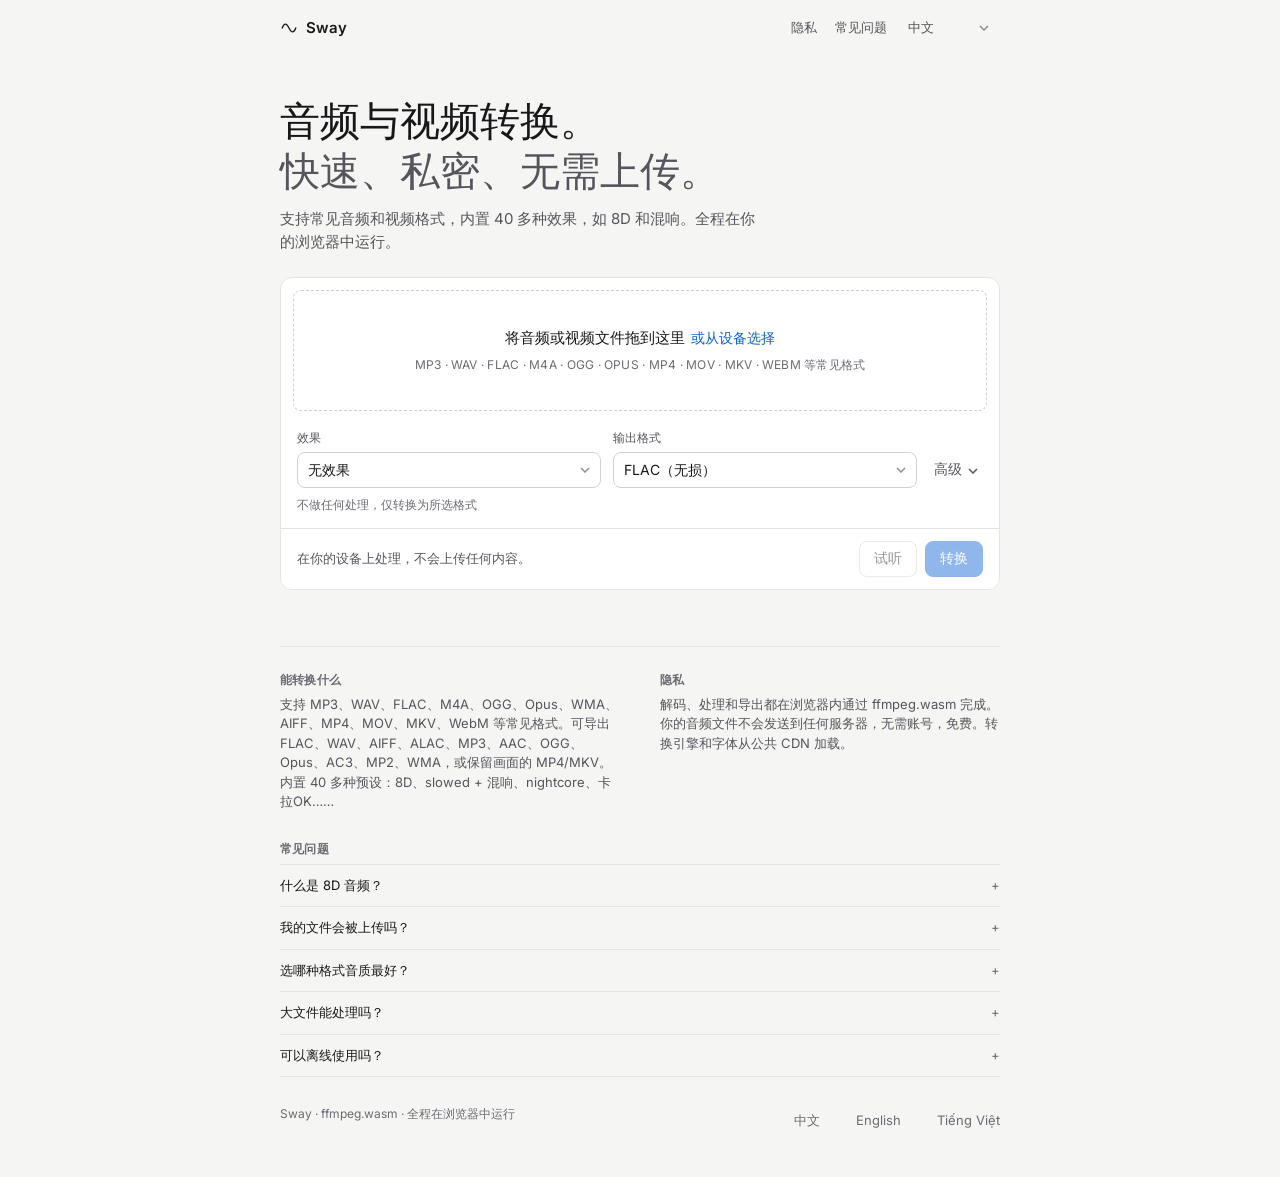
==== index.html @ 199647c0 "Ww" ====
<!DOCTYPE html>
<html lang="zh-CN">
<head>
<meta charset="utf-8">
<meta name="viewport" content="width=device-width, initial-scale=1, viewport-fit=cover">
<title>Sway · 音频视频格式转换，在线转 FLAC、MP3、WAV，支持 8D 环绕效果</title>
<meta name="description" content="免费的浏览器端工具：将 mp3、mp4、wav、flac 等转换为 FLAC、MP3、WAV、AAC、Opus，并可添加 8D、混响、声像效果。文件不会上传到服务器。">
<link rel="canonical" href="https://swaymusic.pages.dev/">
<link rel="alternate" hreflang="zh-CN" href="https://swaymusic.pages.dev/"><link rel="alternate" hreflang="en" href="https://swaymusic.pages.dev/en/"><link rel="alternate" hreflang="vi" href="https://swaymusic.pages.dev/vi/"><link rel="alternate" hreflang="x-default" href="https://swaymusic.pages.dev/">
<meta name="color-scheme" content="light dark">
<meta name="theme-color" content="#f5f5f3" media="(prefers-color-scheme: light)"><meta name="theme-color" content="#0e0e10" media="(prefers-color-scheme: dark)">
<meta property="og:type" content="website"><meta property="og:site_name" content="Sway"><meta property="og:locale" content="zh_CN"><meta property="og:locale:alternate" content="en_US"><meta property="og:locale:alternate" content="vi_VN">
<meta property="og:title" content="Sway · 音频视频格式转换，支持 8D 环绕效果">
<meta property="og:description" content="免费，在浏览器中运行，文件不上传服务器。40 多种效果预设：8D、Slowed + 混响、Nightcore……"><meta property="og:url" content="https://swaymusic.pages.dev/">
<meta property="og:image" content="https://swaymusic.pages.dev/og.png"><meta property="og:image:width" content="1200"><meta property="og:image:height" content="630"><meta property="og:image:alt" content="Sway：浏览器端音频视频转换器">
<meta name="twitter:card" content="summary_large_image"><meta name="twitter:title" content="Sway · 音频视频格式转换，支持 8D 环绕效果"><meta name="twitter:description" content="免费，在浏览器中运行，文件不上传服务器。40 多种效果预设：8D、Slowed + 混响、Nightcore……"><meta name="twitter:image" content="https://swaymusic.pages.dev/og.png"><meta name="twitter:image:alt" content="Sway：浏览器端音频视频转换器">
<link rel="preconnect" href="https://fonts.googleapis.com"><link rel="preconnect" href="https://fonts.gstatic.com" crossorigin>
<script type="application/ld+json">{"@context":"https://schema.org","@type":"WebApplication","name":"Sway","url":"https://swaymusic.pages.dev/","description":"在浏览器中转换音频和视频为 FLAC、MP3、WAV、AAC、Opus，并添加 8D、混响、声像效果。","applicationCategory":"MultimediaApplication","operatingSystem":"Any","browserRequirements":"Requires JavaScript and WebAssembly","inLanguage":["zh-CN","en","vi"],"isAccessibleForFree":true,"offers":{"@type":"Offer","price":"0","priceCurrency":"USD"}}</script>
<script type="application/ld+json" id="ld-faq">{"@context":"https://schema.org","@type":"FAQPage","inLanguage":"zh-CN","mainEntity":[{"@type":"Question","name":"什么是 8D 音频？","acceptedAnswer":{"@type":"Answer","text":"通过不断改变左右耳之间的时间差、音量和音色，让声音在戴耳机时仿佛绕着头部旋转。"}},{"@type":"Question","name":"我的文件会被上传吗？","acceptedAnswer":{"@type":"Answer","text":"不会。解码、处理和导出全部在你的浏览器中完成。"}},{"@type":"Question","name":"选哪种格式音质最好？","acceptedAnswer":{"@type":"Answer","text":"FLAC 或 WAV 可保持原始音质；需要小体积时选 MP3 320 kbps 或 AAC。原文件是 mp3 时，导出 FLAC 也无法恢复已损失的音质。"}},{"@type":"Question","name":"大文件能处理吗？","acceptedAnswer":{"@type":"Answer","text":"取决于设备内存：解码后的音频体积远大于原文件，并随时长增加。如提示内存不足，请换更短的文件或逐个处理；手机上建议处理较短的文件。"}},{"@type":"Question","name":"可以离线使用吗？","acceptedAnswer":{"@type":"Answer","text":"页面本身在首次访问后可离线打开。转换引擎（约 30 MB）在首次转换时下载并由浏览器缓存；如果你还没有联网转换过，则需要联网一次。浏览器可能清除缓存，届时需要重新下载。"}}]}</script>
<link rel="manifest" href="manifest.webmanifest"><link rel="icon" href="icon.svg" type="image/svg+xml"><link rel="apple-touch-icon" href="apple-touch-icon.png">
<link rel="stylesheet" href="css/styles.css">
<noscript><link rel="stylesheet" href="https://fonts.googleapis.com/css2?family=Inter:wght@400;500;600&family=Newsreader:opsz,wght@6..72,400&display=swap"></noscript>
</head>
<body>
<div class="wrap">
<header class="top"><a class="brand" href="./" aria-label="Sway"><svg viewBox="0 0 24 24" fill="none" stroke="currentColor" stroke-width="1.8" stroke-linecap="round" aria-hidden="true"><path d="M3 12c2.5-7 5.5-7 9 0s6.5 7 9 0"/></svg>Sway</a><nav><a href="#privacy" data-i18n="nav.privacy">隐私</a><a href="#faq" data-i18n="nav.faq">常见问题</a><select id="lang" aria-label="语言"><option value="zh" lang="zh-CN" selected>中文</option><option value="en" lang="en">English</option><option value="vi" lang="vi">Tiếng Việt</option></select></nav></header>
<main>
<section class="hero">
  <h1><b data-i18n="h1a">音频与视频转换。</b> <span data-i18n="h1b">快速、私密、无需上传。</span></h1>
  <p class="lede" data-i18n="lede">支持常见音频和视频格式，内置 40 多种效果，如 8D 和混响。全程在你的浏览器中运行。</p>
</section>
<section class="ws" id="ws" aria-label="转换器">
  <div class="pbar" id="pbar" role="progressbar" aria-valuemin="0" aria-valuemax="100" aria-label="处理进度" hidden><i></i></div>
  <label class="drop" id="drop"><input type="file" id="file" multiple><b id="dt">将音频或视频文件拖到这里</b><span class="pick" data-i18n="pick">或从设备选择</span><small data-i18n="fmts">MP3 · WAV · FLAC · M4A · OGG · OPUS · MP4 · MOV · MKV · WEBM 等常见格式</small></label>
  <ul class="files" id="files"></ul>
  <div class="tool" id="tool">
    <div id="slot-preset"></div><div id="slot-fmt"></div>
    <button type="button" class="btn link" id="advbtn" aria-expanded="false" aria-controls="adv"><span data-i18n="adv">高级</span><svg viewBox="0 0 10 6" fill="none" stroke="currentColor" stroke-width="1.5" aria-hidden="true"><path d="m1 1 4 4 4-4"/></svg></button>
    <p class="hint" id="pdesc"></p>
    <p class="hint warn" id="vwarn" hidden></p>
  </div>
  <div class="adv" id="adv" hidden></div>
  <div class="act"><p id="msg" role="status" aria-live="polite"></p><button type="button" class="btn" id="zip" hidden>下载全部 ZIP</button><button type="button" class="btn" id="pv" data-i18n="prev" disabled>试听</button><button type="button" class="btn pri" id="go" disabled>转换</button></div>
</section>
<noscript><p>需要启用 JavaScript 才能使用 Sway。 · Please enable JavaScript to use Sway. · Cần bật JavaScript để dùng Sway.</p></noscript>
<section class="info" id="info">
  <div class="cols">
    <div><h2 data-i18n="i0">能转换什么</h2><p data-i18n="i1">支持 MP3、WAV、FLAC、M4A、OGG、Opus、WMA、AIFF、MP4、MOV、MKV、WebM 等常见格式。可导出 FLAC、WAV、AIFF、ALAC、MP3、AAC、OGG、Opus、AC3、MP2、WMA，或保留画面的 MP4/MKV。内置 40 多种预设：8D、slowed + 混响、nightcore、卡拉OK……</p></div>
    <div id="privacy"><h2 data-i18n="i2">隐私</h2><p data-i18n="i3">解码、处理和导出都在浏览器内通过 ffmpeg.wasm 完成。你的音频文件不会发送到任何服务器，无需账号，免费。转换引擎和字体从公共 CDN 加载。</p></div>
  </div>
  <div class="faq" id="faq"><h2 data-i18n="i4">常见问题</h2>
    <details><summary data-i18n="i5">什么是 8D 音频？</summary><p data-i18n="i6">通过不断改变左右耳之间的时间差、音量和音色，让声音在戴耳机时仿佛绕着头部旋转。</p></details>
    <details><summary data-i18n="i7">我的文件会被上传吗？</summary><p data-i18n="i8">不会。解码、处理和导出全部在你的浏览器中完成。</p></details>
    <details><summary data-i18n="i9">选哪种格式音质最好？</summary><p data-i18n="i10">FLAC 或 WAV 可保持原始音质；需要小体积时选 MP3 320 kbps 或 AAC。原文件是 mp3 时，导出 FLAC 也无法恢复已损失的音质。</p></details>
    <details><summary data-i18n="i11">大文件能处理吗？</summary><p data-i18n="i12">取决于设备内存：解码后的音频体积远大于原文件，并随时长增加。如提示内存不足，请换更短的文件或逐个处理；手机上建议处理较短的文件。</p></details>
    <details><summary data-i18n="i13">可以离线使用吗？</summary><p data-i18n="i14">页面本身在首次访问后可离线打开。转换引擎（约 30 MB）在首次转换时下载并由浏览器缓存；如果你还没有联网转换过，则需要联网一次。浏览器可能清除缓存，届时需要重新下载。</p></details>
  </div>
</section>
</main>
<div id="upd" role="status" hidden><span data-i18n="upd">有新版本可用</span><button type="button" id="updb" data-i18n="updb">刷新</button></div>
<footer><span data-i18n="footer">Sway · ffmpeg.wasm · 全程在浏览器中运行</span><nav class="langs" aria-label="语言"><a href="./" lang="zh-CN" hreflang="zh-CN" data-lang="zh">中文</a><a href="en/" lang="en" hreflang="en" data-lang="en">English</a><a href="vi/" lang="vi" hreflang="vi" data-lang="vi">Tiếng Việt</a></nav></footer>
</div>
<script src="js/config.js"></script>
<script src="js/i18n-data.js"></script>
<script src="js/i18n.js"></script>
<script src="js/core.js"></script>
<script src="js/formats.js"></script>
<script src="js/effects.js"></script>
<script src="js/presets.js"></script>
<script src="js/controls.js"></script>
<script src="js/ffmpeg.js"></script>
<script src="js/zip.js"></script>
<script src="js/app.js"></script>
</body>
</html>
---- css/styles.css ----
:root{color-scheme:light dark;--bg:#f5f5f3;--surface:#fff;--ink:#18181b;--mute:#55555d;--faint:#6b6b74;--line:#e4e4e0;--line2:#d2d2cc;--hover:#f1f1ee;--acc:#0b62d4;--on:#fff;--bad:#b42318;--warn:#8a5a00;--r:8px}
@media(prefers-color-scheme:dark){:root{--bg:#0e0e10;--surface:#151517;--ink:#ececee;--mute:#a0a0a8;--faint:#8a8a92;--line:#26262a;--line2:#35353b;--hover:#1c1c20;--acc:#4a9cff;--on:#06121f;--bad:#ff8a7e;--warn:#e6b85c}}
*{box-sizing:border-box}
html{-webkit-text-size-adjust:100%}
body{margin:0;background:var(--bg);color:var(--ink);font:14px/1.5 Inter,system-ui,-apple-system,"Segoe UI",sans-serif;-webkit-font-smoothing:antialiased}
.wrap{max-width:760px;margin:0 auto;padding:0 max(20px,env(safe-area-inset-right)) 0 max(20px,env(safe-area-inset-left))}
.top{display:flex;align-items:center;justify-content:space-between;height:56px}
.brand{display:flex;align-items:center;gap:8px;color:var(--ink);text-decoration:none;font-weight:600;font-size:15px;letter-spacing:-.01em}
.brand{padding:10px 0}.brand svg{width:18px;height:18px}
nav{display:flex;align-items:center}nav a{margin-left:18px;padding:12px 0;color:var(--mute);text-decoration:none;font-size:13px}nav a:hover{color:var(--ink)}
.hero{padding:40px 0 24px}
h1{margin:0 0 12px;font:400 clamp(2rem,5.2vw,2.75rem)/1.1 Newsreader,Georgia,serif;letter-spacing:-.015em;text-wrap:balance}
h1 b{font:inherit}h1 span{color:var(--mute)}
.lede{margin:0;max-width:54ch;color:var(--mute);font-size:15px}
.ws{position:relative;background:var(--surface);border:1px solid var(--line);border-radius:12px;overflow:clip}
.pbar{position:absolute;inset:0 0 auto 0;height:2px;z-index:2;overflow:hidden}
.pbar i{display:block;height:100%;width:var(--p,0%);background:var(--acc);transition:width .2s linear}
.pbar.busy i{width:30%;animation:run 1.2s ease-in-out infinite}
@keyframes run{from{transform:translateX(-100%)}to{transform:translateX(340%)}}
.drop{display:block;margin:12px;padding:36px 16px;border:1px dashed var(--line2);border-radius:var(--r);text-align:center;cursor:pointer;transition:border-color .12s,background .12s}
.drop:hover,.drop.over,.drop:focus-within{border-color:var(--acc);background:var(--hover)}
.drop input{position:absolute;opacity:0;width:1px;height:1px}
.drop b{font-weight:500;font-size:15px}.drop .pick{color:var(--acc);margin-left:6px}
.drop small{display:block;margin-top:6px;color:var(--faint);font-size:12px;letter-spacing:.02em}
.ws.has .drop{padding:10px 12px;margin:12px 12px 0}.ws.has .drop small{display:none}.ws.has .drop b{font-size:13px}
.files{list-style:none;margin:8px 0 0;padding:0}.files:empty{display:none}
.file{position:relative;display:grid;grid-template-columns:minmax(0,1fr) auto auto;gap:0 12px;align-items:center;padding:10px 12px 10px 16px;border-top:1px solid var(--line)}
.fn{font-weight:500;overflow:hidden;text-overflow:ellipsis;white-space:nowrap}
.fm{color:var(--mute);font-size:12px;font-variant-numeric:tabular-nums}
.fs{font-size:12px;color:var(--mute);white-space:nowrap;text-align:right;font-variant-numeric:tabular-nums}
.fs a{color:var(--acc);text-decoration:none;font-weight:500}.fs a:hover{text-decoration:underline}
.fs.bad{color:var(--bad);white-space:normal;max-width:240px}
.x{width:32px;height:32px;border:0;border-radius:6px;background:none;color:var(--faint);font-size:17px;line-height:1;cursor:pointer}
.x:hover{background:var(--hover);color:var(--ink)}.x:disabled{opacity:.3;pointer-events:none}
.fp{position:absolute;left:0;bottom:-1px;height:2px;width:var(--p,0%);background:var(--acc);transition:width .2s linear}
.tool{display:grid;grid-template-columns:1fr 1fr auto;gap:12px;align-items:end;padding:14px 16px;border-top:1px solid var(--line)}
.ws:not(.has) .tool{border-top:0;padding-top:6px}
.field{display:grid;gap:5px;min-width:0}.field>span{font-size:12px;color:var(--mute)}
select{appearance:none;-webkit-appearance:none;width:100%;min-width:0;height:36px;padding:0 30px 0 10px;border:1px solid var(--line2);border-radius:var(--r);background:var(--surface) url("data:image/svg+xml,%3Csvg xmlns='http://www.w3.org/2000/svg' width='10' height='6' fill='none' stroke='%238e8e96' stroke-width='1.5'%3E%3Cpath d='m1 1 4 4 4-4'/%3E%3C/svg%3E") no-repeat right 10px center;color:var(--ink);font:inherit}
select:hover:not(:disabled){border-color:var(--faint)}select:disabled{opacity:.5}
.btn{height:36px;padding:0 14px;border:1px solid var(--line2);border-radius:var(--r);background:var(--surface);color:var(--ink);font:500 14px Inter,system-ui,sans-serif;cursor:pointer;transition:background .12s,border-color .12s}
.btn:hover:not(:disabled){background:var(--hover)}.btn:disabled{opacity:.45;cursor:not-allowed}
.btn.pri{background:var(--acc);border-color:var(--acc);color:var(--on)}.btn.pri:hover:not(:disabled){background:var(--acc);filter:brightness(1.07)}
.btn.link{border-color:transparent;background:none;color:var(--mute);padding:0 4px}.btn.link:hover:not(:disabled){background:none;color:var(--ink)}
.btn svg{width:10px;height:6px;margin-left:6px;transition:transform .15s}.btn[aria-expanded=true] svg{transform:rotate(180deg)}
:focus-visible{outline:2px solid var(--acc);outline-offset:2px}
.hint{grid-column:1/-1;margin:-4px 0 0;min-height:1.2em;font-size:12px;color:var(--faint)}
.hint.warn{min-height:0;margin-top:0;color:var(--warn)}.hint.warn.bad{color:var(--bad)}
.note{margin:0 0 6px;font-size:12px;color:var(--faint)}
.adv{padding:2px 16px 16px;border-top:1px solid var(--line);column-count:2;column-gap:36px}.adv[hidden]{display:none}
.g{break-inside:avoid;margin-top:14px}
.g h3{margin:0 0 6px;font-size:12px;font-weight:600;letter-spacing:.06em;text-transform:uppercase;color:var(--faint)}
.row{display:grid;grid-template-columns:minmax(0,1fr) minmax(0,1.2fr) auto;gap:8px;align-items:center;min-height:30px}.row[hidden]{display:none}
.row label{font-size:13px;color:var(--mute)}
.row output{min-width:58px;text-align:right;font-size:12px;color:var(--mute);font-variant-numeric:tabular-nums}
.row select{height:30px;font-size:13px;grid-column:2/4}
input[type=range]{-webkit-appearance:none;appearance:none;width:100%;height:18px;margin:0;background:transparent}
input[type=range]::-webkit-slider-runnable-track{height:2px;border-radius:2px;background:var(--line2)}
input[type=range]::-moz-range-track{height:2px;border-radius:2px;background:var(--line2)}
input[type=range]::-webkit-slider-thumb{-webkit-appearance:none;width:14px;height:14px;margin-top:-6px;border-radius:50%;background:var(--surface);border:1.5px solid var(--acc)}
input[type=range]::-moz-range-thumb{width:11px;height:11px;border-radius:50%;background:var(--surface);border:1.5px solid var(--acc)}
input[type=range]:disabled{opacity:.4}
.act{display:flex;align-items:center;gap:8px;padding:12px 16px;border-top:1px solid var(--line);background:var(--surface)}
#msg{flex:1;min-width:0;margin:0;font-size:13px;line-height:1.4;color:var(--mute)}
#msg.err{color:var(--bad);white-space:normal}
.info{margin-top:56px;padding-top:24px;border-top:1px solid var(--line);font-size:13px;color:var(--mute)}
.cols{display:grid;grid-template-columns:1fr 1fr;gap:24px 40px}
.info h2{margin:0 0 6px;font-size:12px;font-weight:600;letter-spacing:.06em;text-transform:uppercase;color:var(--faint)}
.info p{margin:0}
.faq{margin-top:28px}
.faq details{border-top:1px solid var(--line);padding:9px 0}.faq details:last-child{border-bottom:1px solid var(--line)}
.faq summary{cursor:pointer;list-style:none;color:var(--ink)}.faq summary::-webkit-details-marker{display:none}
.faq summary::after{content:"+";float:right;color:var(--faint)}.faq details[open] summary::after{content:"\2212"}
.faq p{margin:6px 0 2px}
footer{display:flex;flex-wrap:wrap;justify-content:space-between;gap:4px 24px;padding:28px 0 calc(40px + env(safe-area-inset-bottom));font-size:12px;color:var(--faint)}
.langs{display:flex;gap:18px}.langs a{padding:6px 0;color:var(--faint);text-decoration:none}.langs a:hover,.langs a:focus-visible{color:var(--ink);text-decoration:underline}
@media(max-width:620px){
  .hero{padding-top:28px}
  .tool{grid-template-columns:1fr}.tool .btn.link{justify-self:start;height:44px}
  .file{grid-template-columns:minmax(0,1fr) auto}.fi{grid-column:1;grid-row:1}.x{grid-column:2;grid-row:1}
  .fs{grid-column:1/-1;grid-row:2;text-align:left;margin-top:4px}.fs:empty{display:none}.fs.bad{max-width:none}
  .fs a{display:inline-block;padding:10px 14px;border:1px solid var(--line2);border-radius:var(--r)}
  #lang{font-size:16px}
  .adv{column-count:1}
  .act{position:sticky;bottom:0;z-index:3;flex-wrap:wrap;padding-bottom:calc(12px + env(safe-area-inset-bottom))}
  #msg{flex:0 0 100%}.act .pri{flex:1}
  select,.row select{font-size:16px}
  .cols{grid-template-columns:1fr}
}
@media(prefers-reduced-motion:reduce){*{transition:none!important}.pbar.busy i{animation:none;width:40%}}
#upd{position:fixed;top:env(safe-area-inset-top,0);left:0;right:0;z-index:9;display:flex;gap:12px;align-items:center;justify-content:center;padding:8px 12px;background:var(--ink);color:var(--bg);font-size:14px}#upd[hidden]{display:none}#upd button{font:inherit;color:inherit;background:transparent;border:1px solid currentColor;border-radius:6px;padding:2px 10px;cursor:pointer}
#lang{width:auto;height:32px;margin-left:14px;padding:0 28px 0 6px;border-color:transparent;background-color:transparent;color:var(--mute);font-size:13px;cursor:pointer}
.faq summary{padding:2px 0}
:lang(zh) h1{font-size:clamp(1.75rem,6.6vw,2.5rem);line-height:1.25}:lang(zh) h1 b,:lang(zh) h1 span{display:inline-block}
#zip:not([hidden]){border-color:var(--acc);color:var(--acc)}
.drop:has(input:focus-visible){outline:2px solid var(--acc);outline-offset:2px}
:lang(zh) body,:lang(zh) .btn{font-family:Inter,"PingFang SC","Hiragino Sans GB","Microsoft YaHei","Noto Sans CJK SC",system-ui,sans-serif}
:lang(zh) h1{font-family:"PingFang SC","Microsoft YaHei","Noto Sans CJK SC",sans-serif;font-weight:500;letter-spacing:0}
:lang(zh) .info h2,:lang(zh) .g h3{letter-spacing:.02em}
@media(pointer:coarse),(max-width:620px){.btn,select{height:44px}.row select{height:40px}#lang{height:40px}.x{width:40px;height:40px}.drop .pick{display:none}.faq summary{padding:8px 0}
  input[type=range]{height:32px}input[type=range]::-webkit-slider-thumb{width:22px;height:22px;margin-top:-10px}}

.row input:not([type=range]):not([type=file]){grid-column:2/-1;width:100%;min-width:0;height:36px;padding:0 10px;border:1px solid var(--line2);border-radius:var(--r);background:var(--surface);color:var(--ink);font:inherit;font-size:16px}
.row input[type=file]{grid-column:2/-1;padding:8px 0;width:100%;min-width:0;font-size:13px;color:var(--mute)}
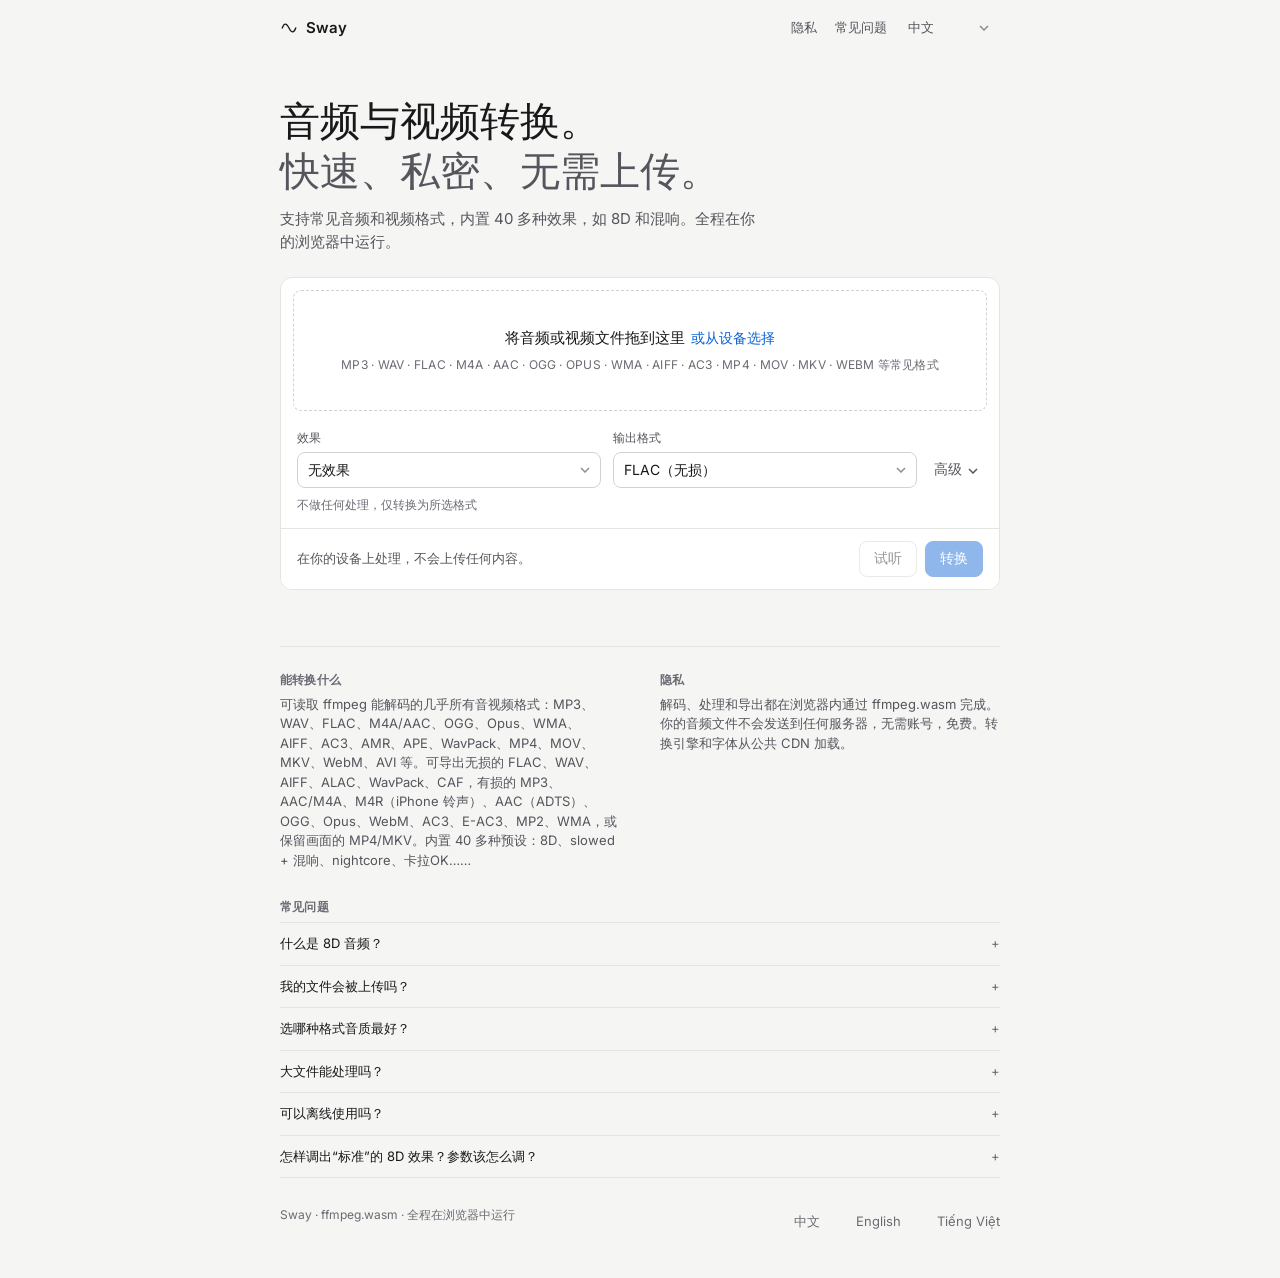
==== commit 98dad60f: "3" ====
--- a/index.html
+++ b/index.html
@@ -16,7 +16,7 @@
 <meta name="twitter:card" content="summary_large_image"><meta name="twitter:title" content="Sway · 音频视频格式转换，支持 8D 环绕效果"><meta name="twitter:description" content="免费，在浏览器中运行，文件不上传服务器。40 多种效果预设：8D、Slowed + 混响、Nightcore……"><meta name="twitter:image" content="https://swaymusic.pages.dev/og.png"><meta name="twitter:image:alt" content="Sway：浏览器端音频视频转换器">
 <link rel="preconnect" href="https://fonts.googleapis.com"><link rel="preconnect" href="https://fonts.gstatic.com" crossorigin>
 <script type="application/ld+json">{"@context":"https://schema.org","@type":"WebApplication","name":"Sway","url":"https://swaymusic.pages.dev/","description":"在浏览器中转换音频和视频为 FLAC、MP3、WAV、AAC、Opus，并添加 8D、混响、声像效果。","applicationCategory":"MultimediaApplication","operatingSystem":"Any","browserRequirements":"Requires JavaScript and WebAssembly","inLanguage":["zh-CN","en","vi"],"isAccessibleForFree":true,"offers":{"@type":"Offer","price":"0","priceCurrency":"USD"}}</script>
-<script type="application/ld+json" id="ld-faq">{"@context":"https://schema.org","@type":"FAQPage","inLanguage":"zh-CN","mainEntity":[{"@type":"Question","name":"什么是 8D 音频？","acceptedAnswer":{"@type":"Answer","text":"通过不断改变左右耳之间的时间差、音量和音色，让声音在戴耳机时仿佛绕着头部旋转。"}},{"@type":"Question","name":"我的文件会被上传吗？","acceptedAnswer":{"@type":"Answer","text":"不会。解码、处理和导出全部在你的浏览器中完成。"}},{"@type":"Question","name":"选哪种格式音质最好？","acceptedAnswer":{"@type":"Answer","text":"FLAC 或 WAV 可保持原始音质；需要小体积时选 MP3 320 kbps 或 AAC。原文件是 mp3 时，导出 FLAC 也无法恢复已损失的音质。"}},{"@type":"Question","name":"大文件能处理吗？","acceptedAnswer":{"@type":"Answer","text":"取决于设备内存：解码后的音频体积远大于原文件，并随时长增加。如提示内存不足，请换更短的文件或逐个处理；手机上建议处理较短的文件。"}},{"@type":"Question","name":"可以离线使用吗？","acceptedAnswer":{"@type":"Answer","text":"页面本身在首次访问后可离线打开。转换引擎（约 30 MB）在首次转换时下载并由浏览器缓存；如果你还没有联网转换过，则需要联网一次。浏览器可能清除缓存，届时需要重新下载。"}}]}</script>
+<script type="application/ld+json" id="ld-faq">{"@context":"https://schema.org","@type":"FAQPage","inLanguage":"zh-CN","mainEntity":[{"@type":"Question","name":"什么是 8D 音频？","acceptedAnswer":{"@type":"Answer","text":"通过不断改变左右耳之间的时间差、音量和音色，让声音在戴耳机时仿佛绕着头部旋转。"}},{"@type":"Question","name":"我的文件会被上传吗？","acceptedAnswer":{"@type":"Answer","text":"不会。解码、处理和导出全部在你的浏览器中完成。"}},{"@type":"Question","name":"选哪种格式音质最好？","acceptedAnswer":{"@type":"Answer","text":"FLAC 或 WAV 可保持原始音质；需要小体积时选 MP3 320 kbps 或 AAC。原文件是 mp3 时，导出 FLAC 也无法恢复已损失的音质。"}},{"@type":"Question","name":"大文件能处理吗？","acceptedAnswer":{"@type":"Answer","text":"取决于设备内存：解码后的音频体积远大于原文件，并随时长增加。如提示内存不足，请换更短的文件或逐个处理；手机上建议处理较短的文件。"}},{"@type":"Question","name":"可以离线使用吗？","acceptedAnswer":{"@type":"Answer","text":"页面本身在首次访问后可离线打开。转换引擎（约 30 MB）在首次转换时下载并由浏览器缓存；如果你还没有联网转换过，则需要联网一次。浏览器可能清除缓存，届时需要重新下载。"}},{"@type":"Question","name":"怎样调出“标准”的 8D 效果？参数该怎么调？","acceptedAnswer":{"@type":"Answer","text":"标准 8D 是让声音绕头旋转的双耳处理，必须戴耳机。常用做法：每 6–12 秒转一圈（约 0.1 Hz；Sway 的“8D 环绕”默认 8 秒）、环绕幅度 100%、混响 15–30%，需要时再略提低音。选好预设后，在“快速调节”里改三个主要参数：旋转周期（越短越晃，越长越飘）、环绕幅度（越小越贴近头部）、混响（越大越空旷）；高级面板里还有“声源在后方时变暗”、“声源距离”和“起始角度”。俯视的小圆图会显示声源轨道，试听时圆点随声音转动。调满意后点“保存为我的预设”即可保留这组参数。扬声器上只能听到左右摇摆。"}}]}</script>
 <link rel="manifest" href="manifest.webmanifest"><link rel="icon" href="icon.svg" type="image/svg+xml"><link rel="apple-touch-icon" href="apple-touch-icon.png">
 <link rel="stylesheet" href="css/styles.css">
 <noscript><link rel="stylesheet" href="https://fonts.googleapis.com/css2?family=Inter:wght@400;500;600&family=Newsreader:opsz,wght@6..72,400&display=swap"></noscript>
@@ -31,13 +31,21 @@
 </section>
 <section class="ws" id="ws" aria-label="转换器">
   <div class="pbar" id="pbar" role="progressbar" aria-valuemin="0" aria-valuemax="100" aria-label="处理进度" hidden><i></i></div>
-  <label class="drop" id="drop"><input type="file" id="file" multiple><b id="dt">将音频或视频文件拖到这里</b><span class="pick" data-i18n="pick">或从设备选择</span><small data-i18n="fmts">MP3 · WAV · FLAC · M4A · OGG · OPUS · MP4 · MOV · MKV · WEBM 等常见格式</small></label>
+  <label class="drop" id="drop"><input type="file" id="file" multiple><b id="dt">将音频或视频文件拖到这里</b><span class="pick" data-i18n="pick">或从设备选择</span><small data-i18n="fmts">MP3 · WAV · FLAC · M4A · AAC · OGG · OPUS · WMA · AIFF · AC3 · MP4 · MOV · MKV · WEBM 等常见格式</small></label>
   <ul class="files" id="files"></ul>
   <div class="tool" id="tool">
     <div id="slot-preset"></div><div id="slot-fmt"></div>
     <button type="button" class="btn link" id="advbtn" aria-expanded="false" aria-controls="adv"><span data-i18n="adv">高级</span><svg viewBox="0 0 10 6" fill="none" stroke="currentColor" stroke-width="1.5" aria-hidden="true"><path d="m1 1 4 4 4-4"/></svg></button>
     <p class="hint" id="pdesc"></p>
     <p class="hint warn" id="vwarn" hidden></p>
+    <div class="quick" id="quick" hidden>
+      <div class="qh"><strong data-i18n="qt">快速调节</strong><span class="qa"><button type="button" class="btn link" id="qreset" data-i18n="qreset">还原预设</button><button type="button" class="btn link" id="qsave" data-i18n="qsave">保存为我的预设</button><button type="button" class="btn link" id="qdel" data-i18n="qdel" hidden>删除此预设</button></span></div>
+      <div class="qrows" id="qrows"></div>
+    </div>
+    <figure class="orbit" id="orbitbox" hidden>
+      <svg id="orbit" viewBox="-60 -60 120 120" role="img" aria-labelledby="orbt"><title id="orbt">声源绕头运动的轨道（俯视图）</title><circle class="o-ring" r="46"/><path id="orbpath" class="o-path" d=""/><g class="o-head"><circle r="10"/><path d="M-3 -9.5 0 -15 3 -9.5"/><rect x="-13" y="-3" width="3" height="6" rx="1.5"/><rect x="10" y="-3" width="3" height="6" rx="1.5"/></g><circle id="orbdot" class="o-dot" r="4" cx="0" cy="-46"/></svg>
+      <figcaption data-i18n="orbc">俯视图：你在中心，上方是正前方。圆点是声源，转一圈所需时间就是“旋转周期”。</figcaption>
+    </figure>
   </div>
   <div class="adv" id="adv" hidden></div>
   <div class="act"><p id="msg" role="status" aria-live="polite"></p><button type="button" class="btn" id="zip" hidden>下载全部 ZIP</button><button type="button" class="btn" id="pv" data-i18n="prev" disabled>试听</button><button type="button" class="btn pri" id="go" disabled>转换</button></div>
@@ -45,7 +53,7 @@
 <noscript><p>需要启用 JavaScript 才能使用 Sway。 · Please enable JavaScript to use Sway. · Cần bật JavaScript để dùng Sway.</p></noscript>
 <section class="info" id="info">
   <div class="cols">
-    <div><h2 data-i18n="i0">能转换什么</h2><p data-i18n="i1">支持 MP3、WAV、FLAC、M4A、OGG、Opus、WMA、AIFF、MP4、MOV、MKV、WebM 等常见格式。可导出 FLAC、WAV、AIFF、ALAC、MP3、AAC、OGG、Opus、AC3、MP2、WMA，或保留画面的 MP4/MKV。内置 40 多种预设：8D、slowed + 混响、nightcore、卡拉OK……</p></div>
+    <div><h2 data-i18n="i0">能转换什么</h2><p data-i18n="i1">可读取 ffmpeg 能解码的几乎所有音视频格式：MP3、WAV、FLAC、M4A/AAC、OGG、Opus、WMA、AIFF、AC3、AMR、APE、WavPack、MP4、MOV、MKV、WebM、AVI 等。可导出无损的 FLAC、WAV、AIFF、ALAC、WavPack、CAF，有损的 MP3、AAC/M4A、M4R（iPhone 铃声）、AAC（ADTS）、OGG、Opus、WebM、AC3、E-AC3、MP2、WMA，或保留画面的 MP4/MKV。内置 40 多种预设：8D、slowed + 混响、nightcore、卡拉OK……</p></div>
     <div id="privacy"><h2 data-i18n="i2">隐私</h2><p data-i18n="i3">解码、处理和导出都在浏览器内通过 ffmpeg.wasm 完成。你的音频文件不会发送到任何服务器，无需账号，免费。转换引擎和字体从公共 CDN 加载。</p></div>
   </div>
   <div class="faq" id="faq"><h2 data-i18n="i4">常见问题</h2>
@@ -54,6 +62,7 @@
     <details><summary data-i18n="i9">选哪种格式音质最好？</summary><p data-i18n="i10">FLAC 或 WAV 可保持原始音质；需要小体积时选 MP3 320 kbps 或 AAC。原文件是 mp3 时，导出 FLAC 也无法恢复已损失的音质。</p></details>
     <details><summary data-i18n="i11">大文件能处理吗？</summary><p data-i18n="i12">取决于设备内存：解码后的音频体积远大于原文件，并随时长增加。如提示内存不足，请换更短的文件或逐个处理；手机上建议处理较短的文件。</p></details>
     <details><summary data-i18n="i13">可以离线使用吗？</summary><p data-i18n="i14">页面本身在首次访问后可离线打开。转换引擎（约 30 MB）在首次转换时下载并由浏览器缓存；如果你还没有联网转换过，则需要联网一次。浏览器可能清除缓存，届时需要重新下载。</p></details>
+    <details><summary data-i18n="i15">怎样调出“标准”的 8D 效果？参数该怎么调？</summary><p data-i18n="i16">标准 8D 是让声音绕头旋转的双耳处理，必须戴耳机。常用做法：每 6–12 秒转一圈（约 0.1 Hz；Sway 的“8D 环绕”默认 8 秒）、环绕幅度 100%、混响 15–30%，需要时再略提低音。选好预设后，在“快速调节”里改三个主要参数：旋转周期（越短越晃，越长越飘）、环绕幅度（越小越贴近头部）、混响（越大越空旷）；高级面板里还有“声源在后方时变暗”、“声源距离”和“起始角度”。俯视的小圆图会显示声源轨道，试听时圆点随声音转动。调满意后点“保存为我的预设”即可保留这组参数。扬声器上只能听到左右摇摆。</p></details>
   </div>
 </section>
 </main>
--- a/css/styles.css
+++ b/css/styles.css
@@ -47,6 +47,14 @@
 .hint{grid-column:1/-1;margin:-4px 0 0;min-height:1.2em;font-size:12px;color:var(--faint)}
 .hint.warn{min-height:0;margin-top:0;color:var(--warn)}.hint.warn.bad{color:var(--bad)}
 .note{margin:0 0 6px;font-size:12px;color:var(--faint)}
+.quick{grid-column:1/-1;padding:10px 12px 4px;border:1px solid var(--line);border-radius:var(--r);background:var(--surface)}.quick[hidden]{display:none}
+.qh{display:flex;flex-wrap:wrap;align-items:center;justify-content:space-between;gap:2px 14px;margin-bottom:4px;font-size:12px;color:var(--mute)}.qh strong{font-weight:600;color:var(--ink)}
+.qa{display:flex;flex-wrap:wrap;gap:0 14px}
+.qrows{display:grid;grid-template-columns:repeat(auto-fit,minmax(280px,1fr));gap:0 28px;padding-bottom:6px}
+.orbit{grid-column:1/-1;display:flex;align-items:center;gap:14px;margin:0;font-size:12px;color:var(--faint)}.orbit[hidden]{display:none}
+.orbit svg{width:112px;height:112px;flex:none}
+.o-ring{fill:none;stroke:var(--line2);stroke-dasharray:2 3}.o-path{fill:none;stroke:var(--acc);stroke-width:1.4;opacity:.55}
+.o-head circle{fill:var(--surface);stroke:var(--mute);stroke-width:1.2}.o-head path{fill:none;stroke:var(--mute);stroke-width:1.2;stroke-linejoin:round}.o-head rect{fill:var(--mute)}.o-dot{fill:var(--acc)}
 .adv{padding:2px 16px 16px;border-top:1px solid var(--line);column-count:2;column-gap:36px}.adv[hidden]{display:none}
 .g{break-inside:avoid;margin-top:14px}
 .g h3{margin:0 0 6px;font-size:12px;font-weight:600;letter-spacing:.06em;text-transform:uppercase;color:var(--faint)}
